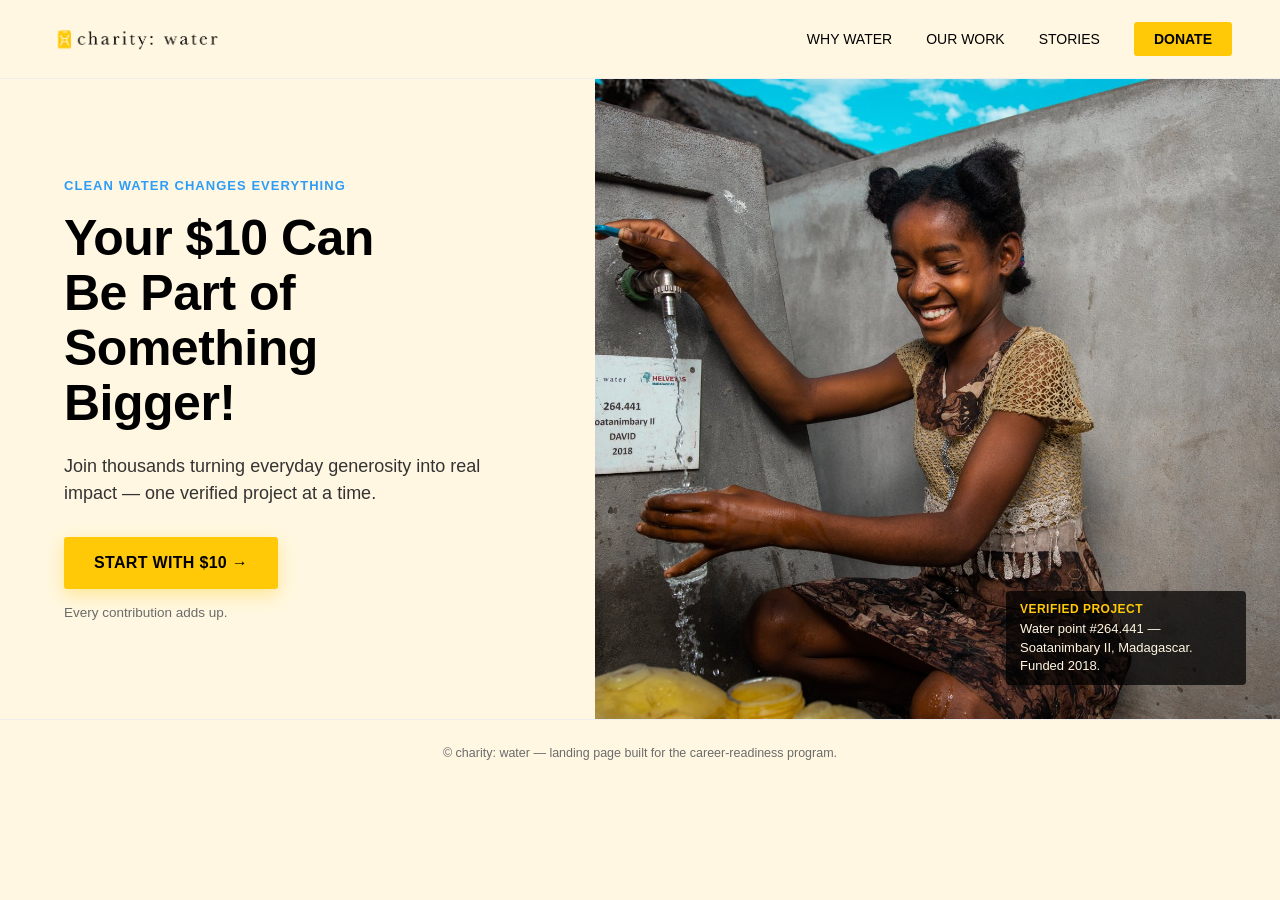
==== index.html @ 9772d278 "Replaced the logo and aligned the nav bar with hamburger menu option" ====
<!DOCTYPE html>
<html lang="en">
<head>
<meta charset="UTF-8">
<meta name="viewport" content="width=device-width, initial-scale=1.0">
<title>charity: water — Small Gift, Real Impact</title>
<link rel="stylesheet" href="style.css">
</head>
<body>

  <header>
    <div class="logo">
      <img src="img/charitywater_logo_horizontal_BlackText.png" alt="charity: water">
    </div>
    <div class="menu">
      <button class="menu-toggle" type="button" aria-label="Open navigation menu">
        <span></span>
        <span></span>
        <span></span>
      </button>
      <nav>
        <a href="#">WHY WATER</a>
        <a href="#">OUR WORK</a>
        <a href="#">STORIES</a>
        <a href="#" class="donate">DONATE</a>
      </nav>
    </div>
  </header>

  <section class="hero">
    <div class="hero-copy">
      <div class="eyebrow">CLEAN WATER CHANGES EVERYTHING</div>
      <h1>Your $10 Can<br>Be Part of Something Bigger!</h1>
      <p class="sub">Join thousands turning everyday generosity into real impact — one verified project at a time.</p>
      <a href="#" class="cta">START WITH $10 →</a>
      <div class="microcopy">Every contribution adds up.</div>
    </div>
    <div class="hero-photo">
      <img src="img/hero.jpg" alt="Girl filling a glass at a charity: water tap in Soatanimbary II, Madagascar">
      <div class="proof-tag">
        <strong>VERIFIED PROJECT</strong>
        Water point #264.441 — Soatanimbary II, Madagascar. Funded 2018.
      </div>
    </div>
  </section>

  <footer>
    &copy; charity: water — landing page built for the career-readiness program.
  </footer>

</body>
</html>
---- style.css ----
:root{
    --cw-yellow:#FFC907;
    --cw-black:#000000;
    --cw-white:#FFF7E1;
    --cw-blue:#2E9DF7;
    --cw-gray:#6B6B6B;
  }
  *{box-sizing:border-box;margin:0;padding:0;}
  body{
    font-family: 'Avenir Next', Avenir, 'Helvetica Neue', Arial, sans-serif;
    color: var(--cw-black);
    background: var(--cw-white);
  }
  header{
    display:flex;
    align-items:center;
    justify-content:space-between;
    padding: 22px 48px;
    border-bottom: 1px solid #eee;
  }
  .logo{
    display:flex;
    align-items:center;
  }
  .logo img{
    display:block;
    width: 180px;
    height: 32px;
    object-fit: cover;
    object-position: center;
  }
  .logo .can{
    width: 22px;
    height: 26px;
    background: var(--cw-yellow);
    border-radius: 3px 3px 6px 6px;
    position: relative;
  }
  .logo .can::after{
    content:"";
    position:absolute;
    top: -6px;
    left: 50%;
    transform: translateX(-50%);
    width: 10px;
    height: 8px;
    border: 2px solid var(--cw-yellow);
    border-bottom:none;
    border-radius: 4px 4px 0 0;
  }
  nav{
    display:flex;
    align-items:center;
    gap: 34px;
    font-size: 14px;
    font-weight: 500;
  }
  .menu-toggle{
    display:none;
    border:0;
    background:transparent;
    cursor:pointer;
    padding:6px;
  }
  .menu-toggle span{
    display:block;
    width:24px;
    height:2px;
    margin:5px 0;
    background:var(--cw-black);
  }
  nav a{
    text-decoration:none;
    color:inherit;
    transition: color 0.2s ease;
  }
  nav a:not(.donate):hover{ color: var(--cw-blue); }
  nav .donate{
    background: var(--cw-yellow);
    padding: 9px 20px;
    border-radius: 3px;
    font-weight: 700;
    transition: transform 0.15s ease, box-shadow 0.15s ease;
  }
  nav .donate:hover{
    transform: translateY(-2px);
    box-shadow: 0 6px 14px rgba(255,201,7,0.4);
  }

  .hero{
    display:grid;
    grid-template-columns: 1fr 1.15fr;
    min-height: 640px;
  }
  .hero-copy{
    display:flex;
    flex-direction: column;
    justify-content:center;
    padding: 0 64px;
    max-width: 560px;
  }
  .eyebrow{
    color: var(--cw-blue);
    font-weight: 700;
    font-size: 13px;
    letter-spacing: .08em;
    margin-bottom: 18px;
  }
  h1{
    font-size: 50px;
    line-height: 1.1;
    font-weight: 800;
    letter-spacing: -0.01em;
    margin-bottom: 22px;
  }
  .sub{
    font-size: 18px;
    line-height: 1.5;
    color: #333;
    margin-bottom: 30px;
    max-width: 420px;
  }
  .cta{
    display:inline-flex;
    align-items:center;
    gap: 10px;
    background: var(--cw-yellow);
    color: var(--cw-black);
    font-weight: 800;
    font-size: 16px;
    letter-spacing: .02em;
    padding: 17px 30px;
    border-radius: 3px;
    text-decoration:none;
    width: fit-content;
    box-shadow: 0 6px 18px rgba(255,201,7,0.35);
    transition: transform 0.18s ease, box-shadow 0.18s ease;
  }
  .cta:hover{
    transform: translateY(-3px) scale(1.02);
    box-shadow: 0 10px 24px rgba(255,201,7,0.5);
  }
  .cta:active{ transform: translateY(0) scale(0.98); }
  .microcopy{
    margin-top: 16px;
    font-size: 13.5px;
    color: var(--cw-gray);
  }

  .hero-photo{
    position:relative;
    background: #111;
    overflow:hidden;
  }
  .hero-photo img{
    width:100%;
    height:100%;
    object-fit: cover;
    object-position: 40% 35%;
    display:block;
    transition: transform 0.6s ease;
  }
  .hero-photo:hover img{ transform: scale(1.04); }
  .proof-tag{
    position:absolute;
    right: 34px;
    bottom: 34px;
    background: rgba(0,0,0,0.72);
    color: var(--cw-white);
    font-size: 13px;
    padding: 10px 14px;
    border-radius: 4px;
    max-width: 240px;
    line-height: 1.4;
  }
  .proof-tag strong{
    color: var(--cw-yellow);
    display:block;
    font-size: 12px;
    letter-spacing: .04em;
    margin-bottom: 3px;
  }

  footer{
    text-align:center;
    padding: 26px;
    font-size: 12.5px;
    color: var(--cw-gray);
    border-top: 1px solid #eee;
  }

  @media (max-width: 860px){
    .hero{ grid-template-columns: 1fr; }
    .hero-photo{ height: 360px; order:-1; }
    .hero-copy{ padding: 40px 28px; max-width:100%; }
    h1{ font-size: 36px; }
    .menu{ position:relative; }
    .menu-toggle{ display:block; }
    .menu nav{
      display:none;
      position:absolute;
      z-index:2;
      top:100%;
      right:0;
      flex-direction:column;
      align-items:stretch;
      gap:0;
      min-width:170px;
      padding:8px;
      background:var(--cw-white);
      border:1px solid #eee;
      box-shadow:0 8px 20px rgba(0,0,0,0.12);
    }
    .menu:hover nav,
    .menu:focus-within nav{ display:flex; }
    .menu nav a{ padding:10px 12px; }
    .menu nav .donate{ margin-top:4px; text-align:center; }
  }
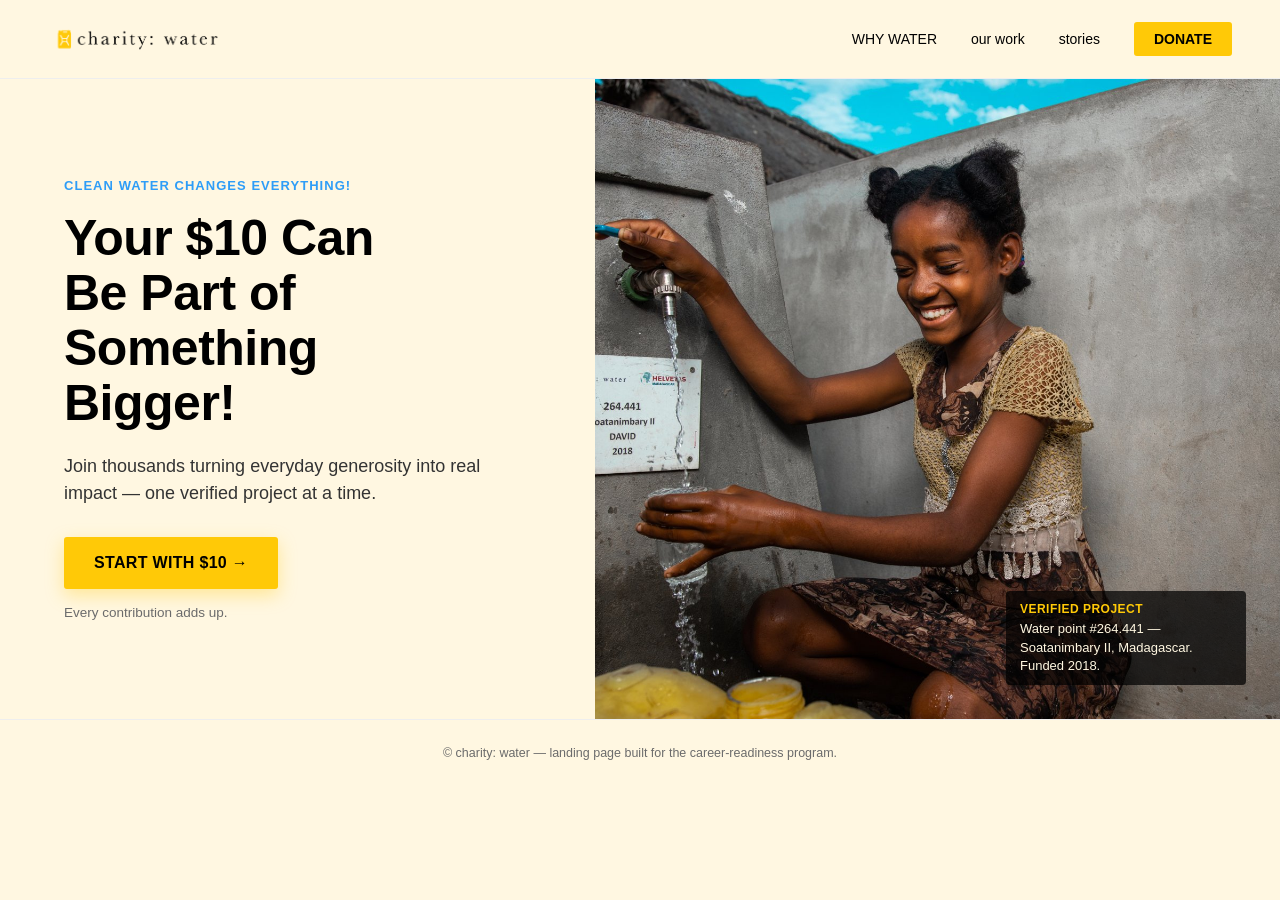
==== commit db3bb9aa: "lower case" ====
--- a/index.html
+++ b/index.html
@@ -20,8 +20,8 @@
       </button>
       <nav>
         <a href="#">WHY WATER</a>
-        <a href="#">OUR WORK</a>
-        <a href="#">STORIES</a>
+        <a href="#">our work</a>
+        <a href="#">stories</a>
         <a href="#" class="donate">DONATE</a>
       </nav>
     </div>
@@ -29,7 +29,7 @@
 
   <section class="hero">
     <div class="hero-copy">
-      <div class="eyebrow">CLEAN WATER CHANGES EVERYTHING</div>
+      <div class="eyebrow">CLEAN WATER CHANGES EVERYTHING!</div>
       <h1>Your $10 Can<br>Be Part of Something Bigger!</h1>
       <p class="sub">Join thousands turning everyday generosity into real impact — one verified project at a time.</p>
       <a href="#" class="cta">START WITH $10 →</a>
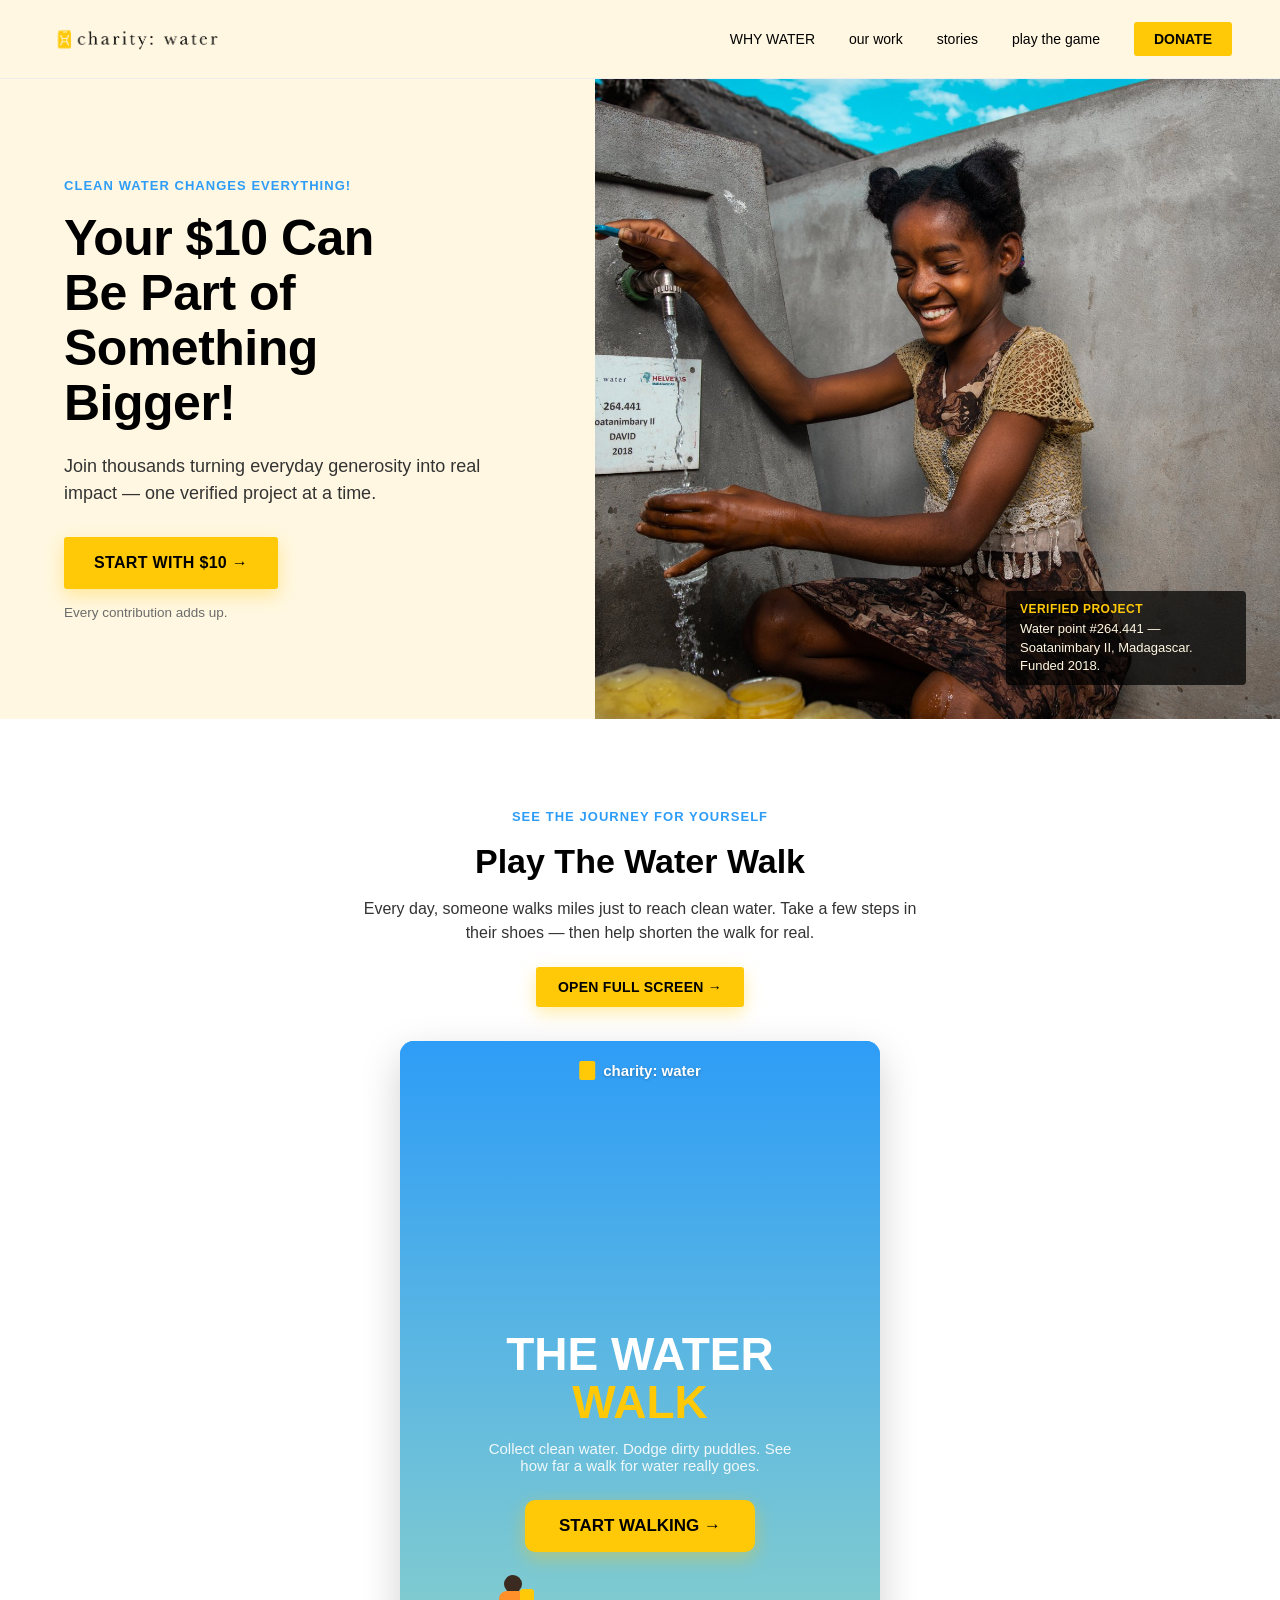
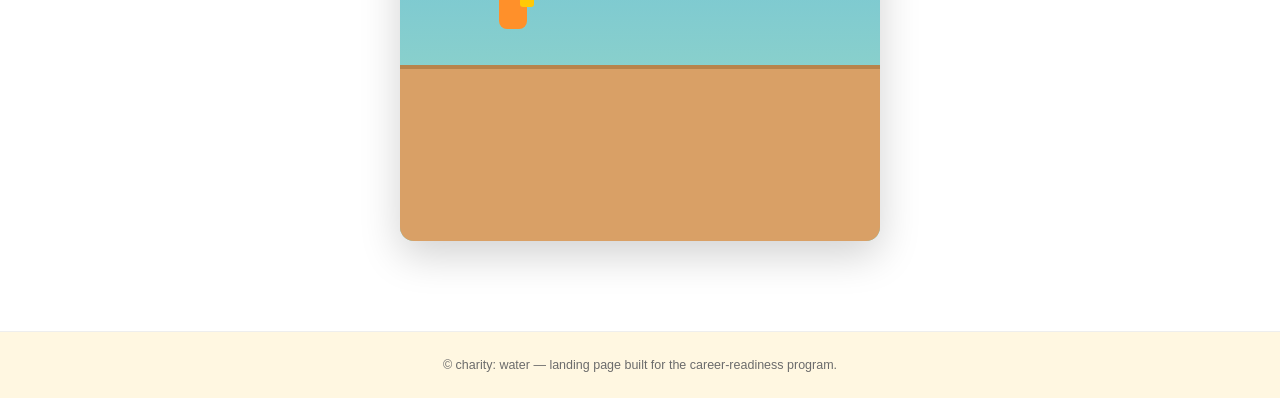
==== commit 9ad51d75: "Add game section and implement "The Water Walk" game" ====
--- a/index.html
+++ b/index.html
@@ -22,6 +22,7 @@
         <a href="#">WHY WATER</a>
         <a href="#">our work</a>
         <a href="#">stories</a>
+        <a href="#game-section">play the game</a>
         <a href="#" class="donate">DONATE</a>
       </nav>
     </div>
@@ -44,9 +45,21 @@
     </div>
   </section>
 
+  <section id="game-section" class="game-section">
+    <div class="game-intro">
+      <div class="eyebrow">SEE THE JOURNEY FOR YOURSELF</div>
+      <h2>Play The Water Walk</h2>
+      <p>Every day, someone walks miles just to reach clean water. Take a few steps in their shoes — then help shorten the walk for real.</p>
+      <a href="game.html" target="_blank" class="cta small">OPEN FULL SCREEN →</a>
+    </div>
+    <div class="game-frame-wrap">
+      <iframe src="game.html" class="game-frame" title="The Water Walk game" loading="lazy"></iframe>
+    </div>
+  </section>
+
   <footer>
     &copy; charity: water — landing page built for the career-readiness program.
   </footer>
 
 </body>
-</html>+</html>
--- a/style.css
+++ b/style.css
@@ -181,6 +181,45 @@
     margin-bottom: 3px;
   }
 
+  .game-section{
+    padding: 90px 48px;
+    background: #FFFFFF;
+    text-align: center;
+    display:flex;
+    flex-direction: column;
+    align-items:center;
+  }
+  .game-intro{ max-width: 560px; margin-bottom: 34px; }
+  .game-intro h2{
+    font-size: 34px;
+    font-weight: 800;
+    margin: 14px 0 16px;
+  }
+  .game-intro p{
+    font-size: 16px;
+    color: #333;
+    line-height: 1.5;
+    margin-bottom: 22px;
+  }
+  .cta.small{
+    padding: 12px 22px;
+    font-size: 14px;
+  }
+  .game-frame-wrap{
+    width: 100%;
+    max-width: 480px;
+    aspect-ratio: 480 / 800;
+    border-radius: 14px;
+    overflow: hidden;
+    box-shadow: 0 14px 40px rgba(0,0,0,0.18);
+  }
+  .game-frame{
+    width: 100%;
+    height: 100%;
+    border: none;
+    display:block;
+  }
+
   footer{
     text-align:center;
     padding: 26px;
@@ -194,6 +233,7 @@
     .hero-photo{ height: 360px; order:-1; }
     .hero-copy{ padding: 40px 28px; max-width:100%; }
     h1{ font-size: 36px; }
+    .game-section{ padding: 60px 24px; }
     .menu{ position:relative; }
     .menu-toggle{ display:block; }
     .menu nav{
@@ -215,4 +255,4 @@
     .menu:focus-within nav{ display:flex; }
     .menu nav a{ padding:10px 12px; }
     .menu nav .donate{ margin-top:4px; text-align:center; }
-  }+  }
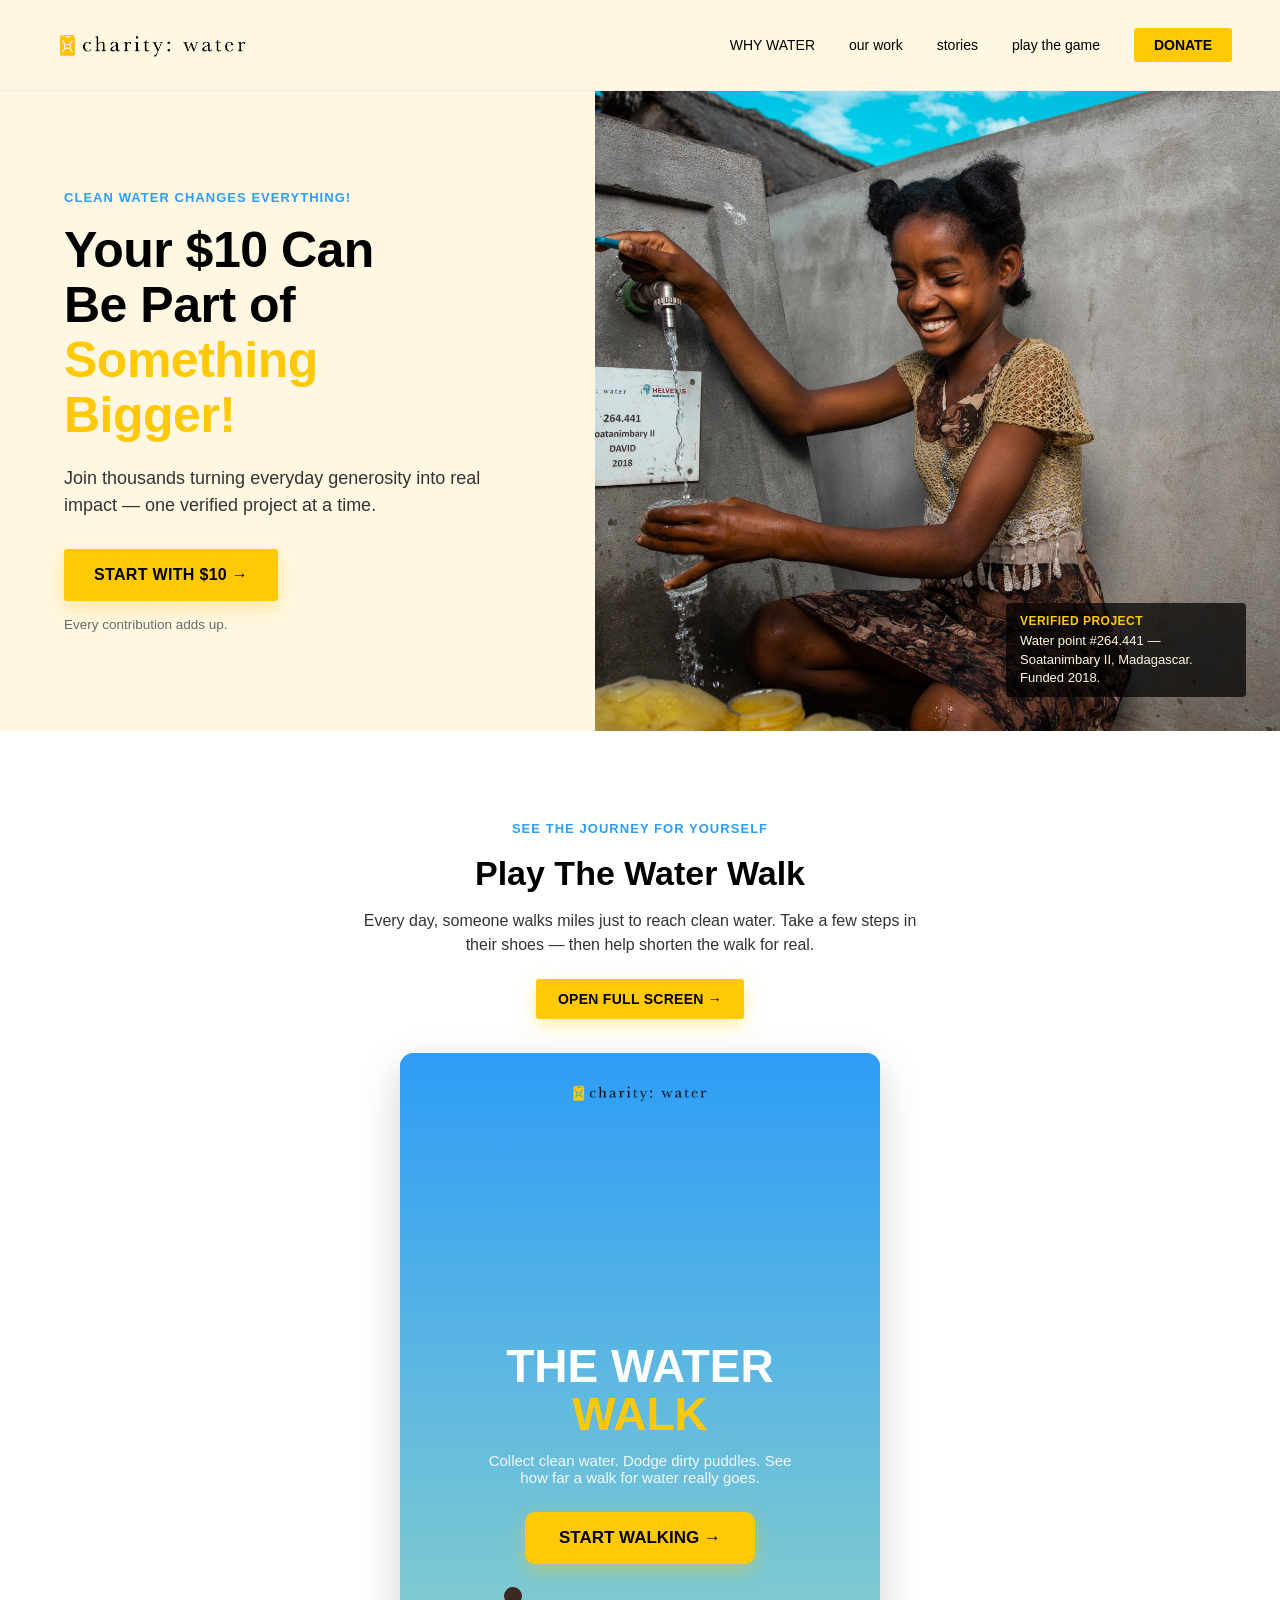
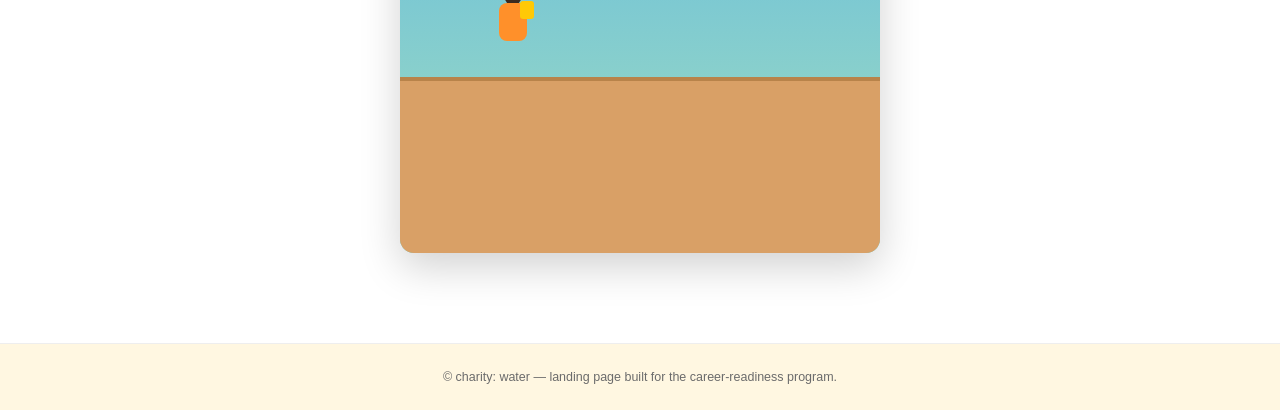
==== commit d7c6e3cb: "Refactor navigation menu: update logo, enhance accessibility, and improve menu toggle functionality" ====
--- a/index.html
+++ b/index.html
@@ -5,35 +5,36 @@
 <meta name="viewport" content="width=device-width, initial-scale=1.0">
 <title>charity: water — Small Gift, Real Impact</title>
 <link rel="stylesheet" href="style.css">
+<script src="script.js" defer></script>
 </head>
 <body>
 
   <header>
     <div class="logo">
-      <img src="img/charitywater_logo_horizontal_BlackText.png" alt="charity: water">
+      <img src="img/chwater_logo_black.png" alt="charity: water">
     </div>
     <div class="menu">
-      <button class="menu-toggle" type="button" aria-label="Open navigation menu">
+      <button class="menu-toggle" type="button" aria-expanded="false" aria-controls="site-nav" aria-label="Open navigation menu">
         <span></span>
         <span></span>
         <span></span>
       </button>
-      <nav>
-        <a href="#">WHY WATER</a>
-        <a href="#">our work</a>
-        <a href="#">stories</a>
+      <nav id="site-nav">
+        <a href="https://www.charitywater.org/whywater" target="_blank" rel="noreferrer">WHY WATER</a>
+        <a href="https://www.charitywater.org/our-work" target="_blank" rel="noreferrer">our work</a>
+        <a href="https://www.charitywater.org/stories" target="_blank" rel="noreferrer">stories</a>
         <a href="#game-section">play the game</a>
-        <a href="#" class="donate">DONATE</a>
+        <a href="https://www.charitywater.org/donate" target="_blank" rel="noreferrer" class="donate">DONATE</a>
       </nav>
     </div>
   </header>
 
-  <section class="hero">
+  <section class="hero" id="top">
     <div class="hero-copy">
       <div class="eyebrow">CLEAN WATER CHANGES EVERYTHING!</div>
-      <h1>Your $10 Can<br>Be Part of Something Bigger!</h1>
+      <h1>Your $10 Can<br>Be Part of <span>Something Bigger!</span></h1>
       <p class="sub">Join thousands turning everyday generosity into real impact — one verified project at a time.</p>
-      <a href="#" class="cta">START WITH $10 →</a>
+      <a href="https://www.charitywater.org/donate" target="_blank" rel="noreferrer" class="cta">START WITH $10 →</a>
       <div class="microcopy">Every contribution adds up.</div>
     </div>
     <div class="hero-photo">
--- a/style.css
+++ b/style.css
@@ -24,10 +24,11 @@
   }
   .logo img{
     display:block;
-    width: 180px;
-    height: 32px;
+    width: 210px;
+    height: 46px;
     object-fit: cover;
     object-position: center;
+    mix-blend-mode: multiply;
   }
   .logo .can{
     width: 22px;
@@ -61,6 +62,7 @@
     background:transparent;
     cursor:pointer;
     padding:6px;
+    z-index:3;
   }
   .menu-toggle span{
     display:block;
@@ -73,6 +75,12 @@
     text-decoration:none;
     color:inherit;
     transition: color 0.2s ease;
+  }
+  nav a:focus-visible,
+  .menu-toggle:focus-visible,
+  .cta:focus-visible{
+    outline: 3px solid var(--cw-blue);
+    outline-offset: 4px;
   }
   nav a:not(.donate):hover{ color: var(--cw-blue); }
   nav .donate{
@@ -113,6 +121,7 @@
     letter-spacing: -0.01em;
     margin-bottom: 22px;
   }
+  h1 span{ color: var(--cw-yellow); }
   .sub{
     font-size: 18px;
     line-height: 1.5;
@@ -251,7 +260,7 @@
       border:1px solid #eee;
       box-shadow:0 8px 20px rgba(0,0,0,0.12);
     }
-    .menu:hover nav,
+    .menu.is-open nav,
     .menu:focus-within nav{ display:flex; }
     .menu nav a{ padding:10px 12px; }
     .menu nav .donate{ margin-top:4px; text-align:center; }
